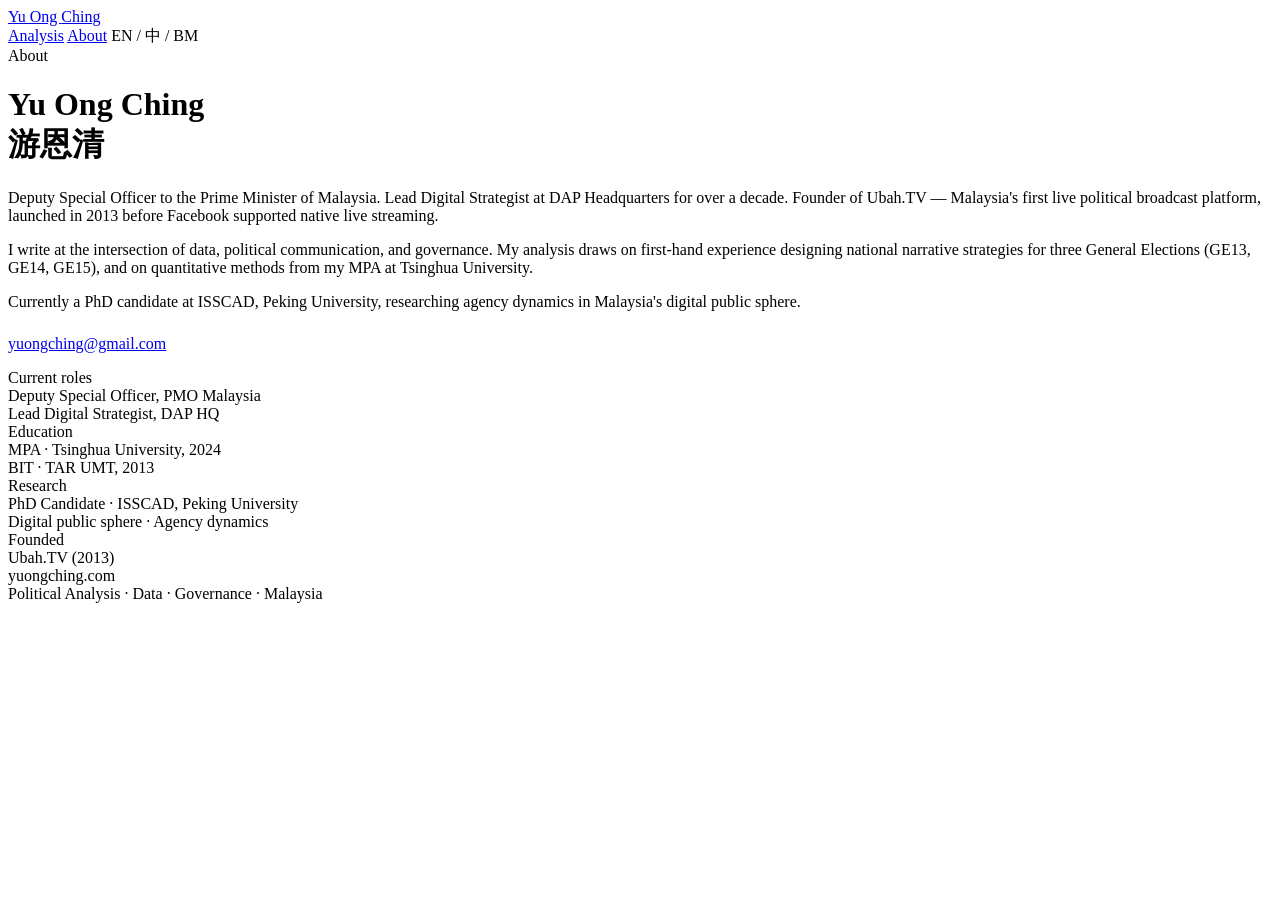
==== index.html @ 4d20278b "Add files via upload" ====
<!DOCTYPE html>
<html lang="en">
<head>
  <meta charset="UTF-8">
  <meta name="viewport" content="width=device-width, initial-scale=1.0">
  <title>About — Yu Ong Ching</title>
  <meta name="description" content="Yu Ong Ching — Deputy Special Officer to the Prime Minister of Malaysia, digital strategist, founder of Ubah.TV.">
  <link rel="canonical" href="https://yuongching.com/about.html">
  <link rel="preconnect" href="https://fonts.googleapis.com">
  <link rel="stylesheet" href="https://fonts.googleapis.com/css2?family=Playfair+Display:wght@400;700&family=IBM+Plex+Sans:wght@300;400;500&family=IBM+Plex+Mono&display=swap">
  <link rel="stylesheet" href="assets/css/style.css">
</head>
<body>

  <nav class="nav">
    <a href="/" class="nav-logo">Yu Ong <span>Ching</span></a>
    <div class="nav-links">
      <a href="/">Analysis</a>
      <a href="/about.html">About</a>
      <span class="nav-lang">EN / 中 / BM</span>
    </div>
  </nav>

  <div class="hero">
    <div class="hero-eyebrow">About</div>
    <h1 class="hero-headline">Yu Ong Ching<br>游恩清</h1>
  </div>

  <main class="section">
    <div class="about-grid">
      <div class="about-bio">
        <p>Deputy Special Officer to the Prime Minister of Malaysia. Lead Digital Strategist at DAP Headquarters for over a decade. Founder of Ubah.TV — Malaysia's first live political broadcast platform, launched in 2013 before Facebook supported native live streaming.</p>
        <p>I write at the intersection of data, political communication, and governance. My analysis draws on first-hand experience designing national narrative strategies for three General Elections (GE13, GE14, GE15), and on quantitative methods from my MPA at Tsinghua University.</p>
        <p>Currently a PhD candidate at ISSCAD, Peking University, researching agency dynamics in Malaysia's digital public sphere.</p>
        <p style="margin-top:1.5rem"><a href="mailto:yuongching@gmail.com" class="contact-link">yuongching@gmail.com</a></p>
      </div>
      <div class="about-meta">
        <div class="meta-block">
          <div class="meta-label">Current roles</div>
          <div class="meta-val">Deputy Special Officer, PMO Malaysia</div>
          <div class="meta-val">Lead Digital Strategist, DAP HQ</div>
        </div>
        <div class="meta-block">
          <div class="meta-label">Education</div>
          <div class="meta-val">MPA · Tsinghua University, 2024</div>
          <div class="meta-val">BIT · TAR UMT, 2013</div>
        </div>
        <div class="meta-block">
          <div class="meta-label">Research</div>
          <div class="meta-val">PhD Candidate · ISSCAD, Peking University</div>
          <div class="meta-val">Digital public sphere · Agency dynamics</div>
        </div>
        <div class="meta-block">
          <div class="meta-label">Founded</div>
          <div class="meta-val">Ubah.TV (2013)</div>
        </div>
      </div>
    </div>
  </main>

  <footer class="footer">
    <div class="footer-brand">yuongching.com</div>
    <div class="footer-mono">Political Analysis · Data · Governance · Malaysia</div>
  </footer>

</body>
</html>
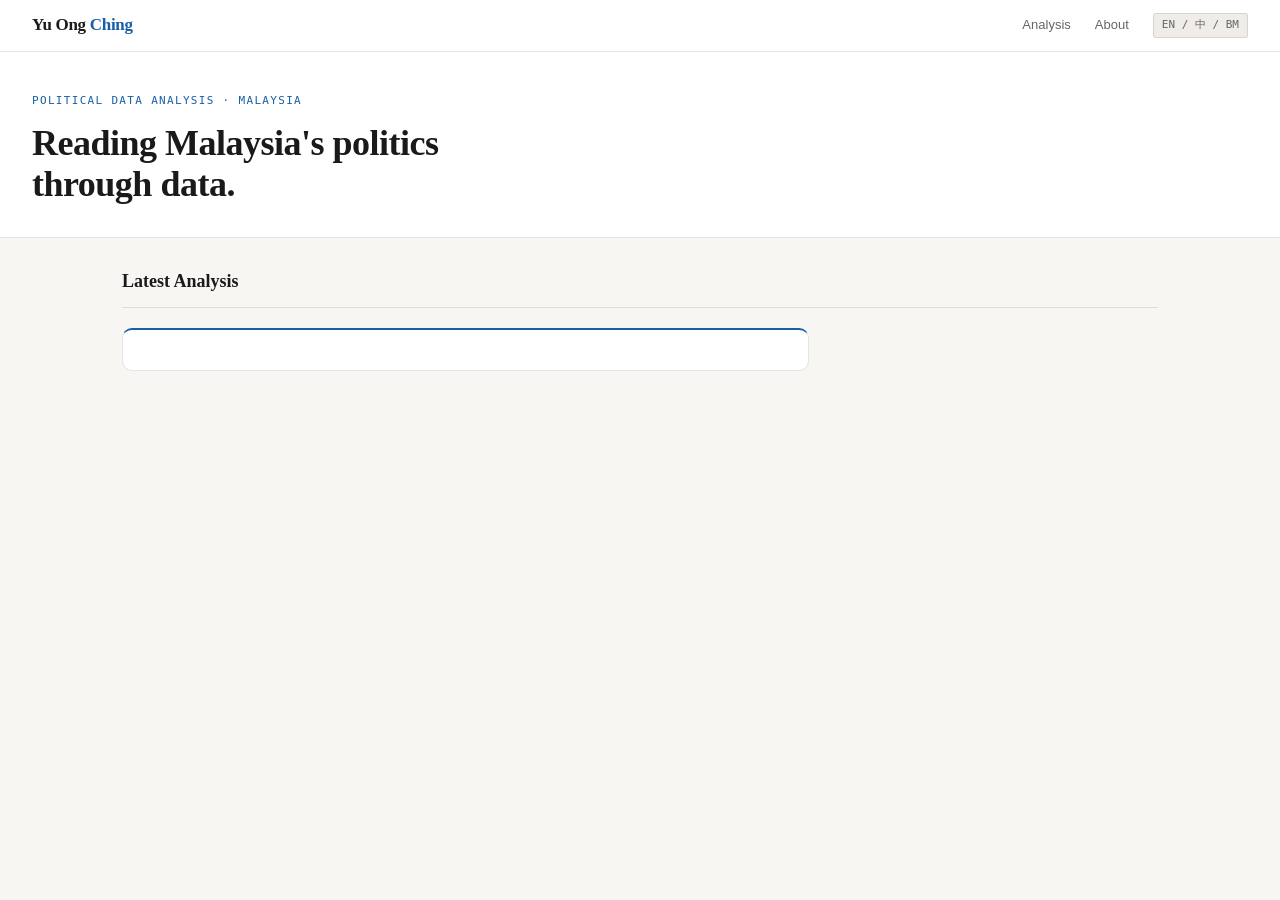
==== commit e3d26569: "Update index.html" ====
--- a/index.html
+++ b/index.html
@@ -3,9 +3,8 @@
 <head>
   <meta charset="UTF-8">
   <meta name="viewport" content="width=device-width, initial-scale=1.0">
-  <title>About — Yu Ong Ching</title>
-  <meta name="description" content="Yu Ong Ching — Deputy Special Officer to the Prime Minister of Malaysia, digital strategist, founder of Ubah.TV.">
-  <link rel="canonical" href="https://yuongching.com/about.html">
+  <title>Yu Ong Ching — Political Data Analysis</title>
+  <meta name="description" content="Reading Malaysia's politics through data. Analysis by Yu Ong Ching, Deputy Special Officer to the Prime Minister.">
   <link rel="preconnect" href="https://fonts.googleapis.com">
   <link rel="stylesheet" href="https://fonts.googleapis.com/css2?family=Playfair+Display:wght@400;700&family=IBM+Plex+Sans:wght@300;400;500&family=IBM+Plex+Mono&display=swap">
   <link rel="stylesheet" href="assets/css/style.css">
@@ -22,46 +21,15 @@
   </nav>
 
   <div class="hero">
-    <div class="hero-eyebrow">About</div>
-    <h1 class="hero-headline">Yu Ong Ching<br>游恩清</h1>
+    <div class="hero-eyebrow">Political Data Analysis · Malaysia</div>
+    <h1 class="hero-headline">Reading Malaysia's politics<br>through data.</h1>
   </div>
 
   <main class="section">
-    <div class="about-grid">
-      <div class="about-bio">
-        <p>Deputy Special Officer to the Prime Minister of Malaysia. Lead Digital Strategist at DAP Headquarters for over a decade. Founder of Ubah.TV — Malaysia's first live political broadcast platform, launched in 2013 before Facebook supported native live streaming.</p>
-        <p>I write at the intersection of data, political communication, and governance. My analysis draws on first-hand experience designing national narrative strategies for three General Elections (GE13, GE14, GE15), and on quantitative methods from my MPA at Tsinghua University.</p>
-        <p>Currently a PhD candidate at ISSCAD, Peking University, researching agency dynamics in Malaysia's digital public sphere.</p>
-        <p style="margin-top:1.5rem"><a href="mailto:yuongching@gmail.com" class="contact-link">yuongching@gmail.com</a></p>
-      </div>
-      <div class="about-meta">
-        <div class="meta-block">
-          <div class="meta-label">Current roles</div>
-          <div class="meta-val">Deputy Special Officer, PMO Malaysia</div>
-          <div class="meta-val">Lead Digital Strategist, DAP HQ</div>
-        </div>
-        <div class="meta-block">
-          <div class="meta-label">Education</div>
-          <div class="meta-val">MPA · Tsinghua University, 2024</div>
-          <div class="meta-val">BIT · TAR UMT, 2013</div>
-        </div>
-        <div class="meta-block">
-          <div class="meta-label">Research</div>
-          <div class="meta-val">PhD Candidate · ISSCAD, Peking University</div>
-          <div class="meta-val">Digital public sphere · Agency dynamics</div>
-        </div>
-        <div class="meta-block">
-          <div class="meta-label">Founded</div>
-          <div class="meta-val">Ubah.TV (2013)</div>
-        </div>
-      </div>
+    <div class="section-header">
+      <div class="section-title">Latest Analysis</div>
+      <div class="section-mono" id="latest-date"></div>
     </div>
-  </main>
 
-  <footer class="footer">
-    <div class="footer-brand">yuongching.com</div>
-    <div class="footer-mono">Political Analysis · Data · Governance · Malaysia</div>
-  </footer>
-
-</body>
-</html>
+    <div class="articles-grid">
+      <article class="article-card featured">
--- a/assets/css/style.css
+++ b/assets/css/style.css
@@ -0,0 +1,128 @@
+/* =============================================
+   yuongching.com — Main Stylesheet
+   ============================================= */
+
+@import url('https://fonts.googleapis.com/css2?family=Playfair+Display:wght@400;700&family=IBM+Plex+Sans:wght@300;400;500&family=IBM+Plex+Mono&display=swap');
+
+/* --- Reset & Base --- */
+*, *::before, *::after { box-sizing: border-box; margin: 0; padding: 0; }
+
+:root {
+  --blue:       #185FA5;
+  --blue-light: #E6F1FB;
+  --blue-mid:   #B5D4F4;
+  --gray-100:   #F1EFE8;
+  --gray-400:   #888780;
+  --gray-200:   #B4B2A9;
+  --gray-100b:  #D3D1C7;
+  --red-light:  #FCEBEB;
+  --red:        #A32D2D;
+  --green-light:#EAF3DE;
+  --green:      #3B6D11;
+  --text:       #1a1a1a;
+  --text-muted: #666;
+  --text-faint: #999;
+  --border:     rgba(0,0,0,0.1);
+  --bg:         #f7f6f3;
+  --surface:    #ffffff;
+  --surface-2:  #f0ede8;
+  --radius:     10px;
+}
+
+html { font-size: 16px; scroll-behavior: smooth; }
+
+body {
+  font-family: 'IBM Plex Sans', sans-serif;
+  color: var(--text);
+  background: var(--bg);
+  line-height: 1.7;
+  -webkit-font-smoothing: antialiased;
+}
+
+a { color: inherit; text-decoration: none; }
+
+.nav {
+  background: var(--surface);
+  border-bottom: 0.5px solid var(--border);
+  padding: 0 2rem;
+  display: flex;
+  align-items: center;
+  justify-content: space-between;
+  height: 52px;
+  position: sticky;
+  top: 0;
+  z-index: 100;
+}
+.nav-logo { font-family: 'Playfair Display', serif; font-size: 17px; font-weight: 700; color: var(--text); letter-spacing: -0.3px; }
+.nav-logo span { color: var(--blue); }
+.nav-links { display: flex; gap: 1.5rem; align-items: center; }
+.nav-links a { font-size: 13px; color: var(--text-muted); transition: color 0.15s; }
+.nav-links a:hover { color: var(--text); }
+.nav-lang { font-size: 11px; font-family: 'IBM Plex Mono', monospace; background: var(--surface-2); border: 0.5px solid var(--border); border-radius: 3px; padding: 2px 8px; color: var(--text-muted); }
+
+.hero { background: var(--surface); border-bottom: 0.5px solid var(--border); padding: 2.5rem 2rem 2rem; }
+.hero-eyebrow { font-family: 'IBM Plex Mono', monospace; font-size: 11px; color: var(--blue); letter-spacing: 0.12em; text-transform: uppercase; margin-bottom: 0.75rem; }
+.hero-headline { font-family: 'Playfair Display', serif; font-size: 36px; font-weight: 700; line-height: 1.15; letter-spacing: -0.5px; color: var(--text); }
+
+.section { padding: 1.75rem 2rem; max-width: 1100px; margin: 0 auto; }
+.section-header { display: flex; align-items: baseline; justify-content: space-between; margin-bottom: 1.25rem; border-bottom: 0.5px solid var(--border); padding-bottom: 0.6rem; }
+.section-title { font-family: 'Playfair Display', serif; font-size: 18px; font-weight: 700; color: var(--text); }
+.section-mono { font-family: 'IBM Plex Mono', monospace; font-size: 11px; color: var(--blue); letter-spacing: 0.06em; }
+
+.articles-grid { display: grid; grid-template-columns: repeat(auto-fill, minmax(260px, 1fr)); gap: 12px; }
+.article-card { background: var(--surface); border: 0.5px solid var(--border); border-radius: var(--radius); padding: 1.25rem; transition: border-color 0.15s, box-shadow 0.15s; }
+.article-card:hover { border-color: rgba(0,0,0,0.2); box-shadow: 0 2px 12px rgba(0,0,0,0.06); }
+.article-card.featured { border-top: 2px solid var(--blue); grid-column: span 2; }
+.article-card a { display: block; }
+.article-lang { font-size: 10px; font-family: 'IBM Plex Mono', monospace; color: var(--text-faint); letter-spacing: 0.08em; margin-bottom: 6px; }
+.article-headline { font-family: 'Playfair Display', serif; font-size: 15px; font-weight: 700; line-height: 1.35; color: var(--text); margin-bottom: 8px; }
+.article-headline.large { font-size: 20px; }
+.article-summary { font-size: 12px; color: var(--text-muted); line-height: 1.6; margin-bottom: 10px; }
+.article-meta { display: flex; align-items: center; gap: 8px; }
+.article-date { font-size: 11px; font-family: 'IBM Plex Mono', monospace; color: var(--text-faint); }
+.article-topic { font-size: 10px; padding: 2px 7px; border-radius: 3px; background: var(--blue-light); color: var(--blue); font-family: 'IBM Plex Mono', monospace; }
+
+.article-page { max-width: 720px; margin: 0 auto; padding: 2.5rem 2rem 4rem; }
+.article-header { margin-bottom: 2.5rem; padding-bottom: 1.5rem; border-bottom: 0.5px solid var(--border); }
+.article-title { font-family: 'Playfair Display', serif; font-size: 32px; font-weight: 700; line-height: 1.2; letter-spacing: -0.5px; margin: 0.5rem 0 1rem; }
+.article-byline { display: flex; gap: 12px; align-items: center; flex-wrap: wrap; }
+.article-author { font-size: 12px; color: var(--text-muted); }
+.article-body p { font-size: 16px; line-height: 1.8; color: var(--text); margin-bottom: 1.25rem; }
+.article-body p.lead { font-size: 18px; font-weight: 300; color: var(--text-muted); line-height: 1.7; margin-bottom: 2rem; }
+.article-body h2 { font-family: 'Playfair Display', serif; font-size: 22px; font-weight: 700; margin: 2rem 0 0.75rem; }
+
+.chart-block { background: var(--surface); border: 0.5px solid var(--border); border-radius: var(--radius); padding: 1.25rem 1.5rem; margin: 1.5rem 0; }
+.chart-title { font-family: 'IBM Plex Mono', monospace; font-size: 11px; color: var(--text-muted); margin-bottom: 1rem; letter-spacing: 0.04em; }
+.bar-row { display: flex; align-items: center; gap: 10px; margin-bottom: 9px; }
+.bar-name { font-size: 12px; color: var(--text-muted); width: 150px; flex-shrink: 0; }
+.bar-track { flex: 1; background: var(--surface-2); border-radius: 2px; height: 7px; overflow: hidden; }
+.bar-fill { height: 7px; border-radius: 2px; background: var(--blue); }
+.bar-fill--neutral { background: var(--gray-400); }
+.bar-fill--light { background: var(--gray-200); }
+.bar-fill--lighter { background: var(--gray-100b); }
+.bar-val { font-family: 'IBM Plex Mono', monospace; font-size: 11px; color: var(--text-muted); width: 34px; text-align: right; flex-shrink: 0; }
+.kw-row { display: flex; gap: 6px; margin-top: 1rem; flex-wrap: wrap; }
+.kw { font-size: 11px; font-family: 'IBM Plex Mono', monospace; padding: 3px 10px; border-radius: 3px; }
+.kw--blue { background: var(--blue-light); color: var(--blue); }
+.kw--red { background: var(--red-light); color: var(--red); }
+.kw--green { background: var(--green-light); color: var(--green); }
+.kw--gray { background: var(--gray-100); color: var(--gray-400); }
+
+.about-grid { display: grid; grid-template-columns: 1.4fr 1fr; gap: 3rem; align-items: start; }
+.about-bio p { font-size: 15px; line-height: 1.8; color: var(--text); margin-bottom: 1.1rem; }
+.contact-link { font-family: 'IBM Plex Mono', monospace; font-size: 13px; color: var(--blue); border-bottom: 1px solid var(--blue-mid); padding-bottom: 1px; }
+.meta-block { margin-bottom: 1.25rem; }
+.meta-label { font-family: 'IBM Plex Mono', monospace; font-size: 10px; color: var(--text-faint); letter-spacing: 0.1em; text-transform: uppercase; margin-bottom: 4px; }
+.meta-val { font-size: 13px; color: var(--text-muted); line-height: 1.7; }
+
+.footer { background: var(--surface); border-top: 0.5px solid var(--border); padding: 1.25rem 2rem; display: flex; justify-content: space-between; align-items: center; margin-top: 3rem; }
+.footer-brand { font-family: 'Playfair Display', serif; font-size: 14px; color: var(--text); }
+.footer-mono { font-family: 'IBM Plex Mono', monospace; font-size: 11px; color: var(--text-faint); }
+
+@media (max-width: 640px) {
+  .hero-headline { font-size: 26px; }
+  .article-card.featured { grid-column: span 1; }
+  .about-grid { grid-template-columns: 1fr; gap: 2rem; }
+  .nav { padding: 0 1rem; }
+  .section, .article-page { padding-left: 1rem; padding-right: 1rem; }
+}
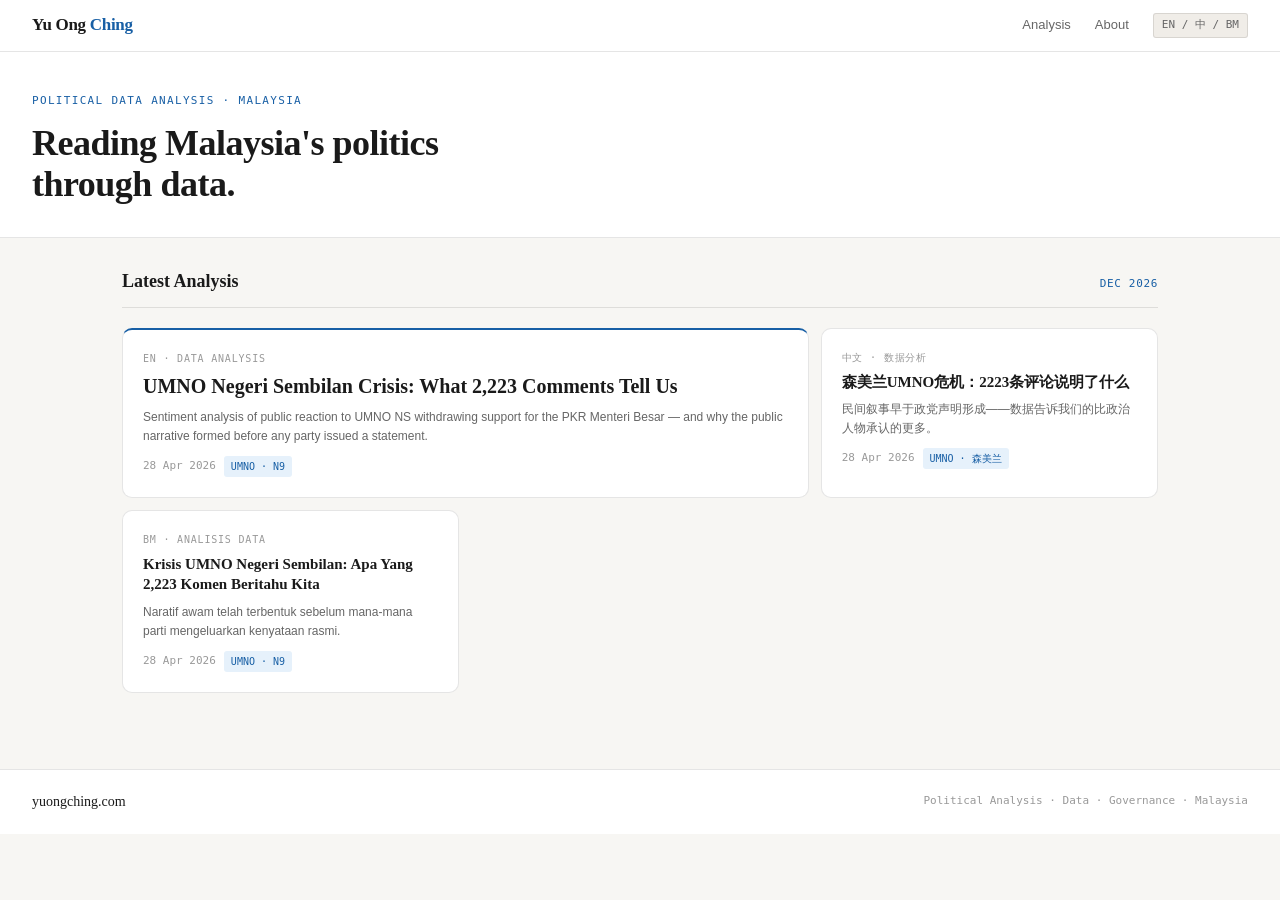
==== commit d482d3bc: "Add files via upload" ====
--- a/index.html
+++ b/index.html
@@ -5,9 +5,23 @@
   <meta name="viewport" content="width=device-width, initial-scale=1.0">
   <title>Yu Ong Ching — Political Data Analysis</title>
   <meta name="description" content="Reading Malaysia's politics through data. Analysis by Yu Ong Ching, Deputy Special Officer to the Prime Minister.">
+  <meta name="author" content="Yu Ong Ching">
+  <meta property="og:title" content="Yu Ong Ching — Political Data Analysis">
+  <meta property="og:description" content="Reading Malaysia's politics through data.">
+  <meta property="og:url" content="https://yuongching.com">
+  <meta property="og:type" content="website">
+  <link rel="canonical" href="https://yuongching.com">
   <link rel="preconnect" href="https://fonts.googleapis.com">
   <link rel="stylesheet" href="https://fonts.googleapis.com/css2?family=Playfair+Display:wght@400;700&family=IBM+Plex+Sans:wght@300;400;500&family=IBM+Plex+Mono&display=swap">
   <link rel="stylesheet" href="assets/css/style.css">
+<!-- Google tag (gtag.js) -->
+<script async src="https://www.googletagmanager.com/gtag/js?id=G-GPP16Y9M3F"></script>
+<script>
+  window.dataLayer = window.dataLayer || [];
+  function gtag(){dataLayer.push(arguments);}
+  gtag('js', new Date());
+  gtag('config', 'G-GPP16Y9M3F');
+</script>
 </head>
 <body>
 
@@ -31,5 +45,60 @@
       <div class="section-mono" id="latest-date"></div>
     </div>
 
-    <div class="articles-grid">
+    <!-- ARTICLES LIST: copy and paste a new .article-card block to add more articles -->
+    <div class="articles-grid" id="articles">
+
+      <!-- ARTICLE 1: Featured English -->
       <article class="article-card featured">
+        <a href="articles/umno-ns-mb-sentiment.html">
+          <div class="article-lang">EN · DATA ANALYSIS</div>
+          <h2 class="article-headline large">UMNO Negeri Sembilan Crisis: What 2,223 Comments Tell Us</h2>
+          <p class="article-summary">Sentiment analysis of public reaction to UMNO NS withdrawing support for the PKR Menteri Besar — and why the public narrative formed before any party issued a statement.</p>
+          <div class="article-meta">
+            <span class="article-date">28 Apr 2026</span>
+            <span class="article-topic">UMNO · N9</span>
+          </div>
+        </a>
+      </article>
+
+      <!-- ARTICLE 1: Chinese -->
+      <article class="article-card">
+        <a href="articles/umno-ns-mb-sentiment-zh.html">
+          <div class="article-lang">中文 · 数据分析</div>
+          <h2 class="article-headline">森美兰UMNO危机：2223条评论说明了什么</h2>
+          <p class="article-summary">民间叙事早于政党声明形成——数据告诉我们的比政治人物承认的更多。</p>
+          <div class="article-meta">
+            <span class="article-date">28 Apr 2026</span>
+            <span class="article-topic">UMNO · 森美兰</span>
+          </div>
+        </a>
+      </article>
+
+      <!-- ARTICLE 1: BM -->
+      <article class="article-card">
+        <a href="articles/umno-ns-mb-sentiment-bm.html">
+          <div class="article-lang">BM · ANALISIS DATA</div>
+          <h2 class="article-headline">Krisis UMNO Negeri Sembilan: Apa Yang 2,223 Komen Beritahu Kita</h2>
+          <p class="article-summary">Naratif awam telah terbentuk sebelum mana-mana parti mengeluarkan kenyataan rasmi.</p>
+          <div class="article-meta">
+            <span class="article-date">28 Apr 2026</span>
+            <span class="article-topic">UMNO · N9</span>
+          </div>
+        </a>
+      </article>
+
+    </div>
+  </main>
+
+  <footer class="footer">
+    <div class="footer-brand">yuongching.com</div>
+    <div class="footer-mono">Political Analysis · Data · Governance · Malaysia</div>
+  </footer>
+
+  <script>
+    const d = new Date();
+    document.getElementById('latest-date').textContent =
+      d.toLocaleString('en-GB',{month:'short',year:'numeric'}).toUpperCase();
+  </script>
+</body>
+</html>
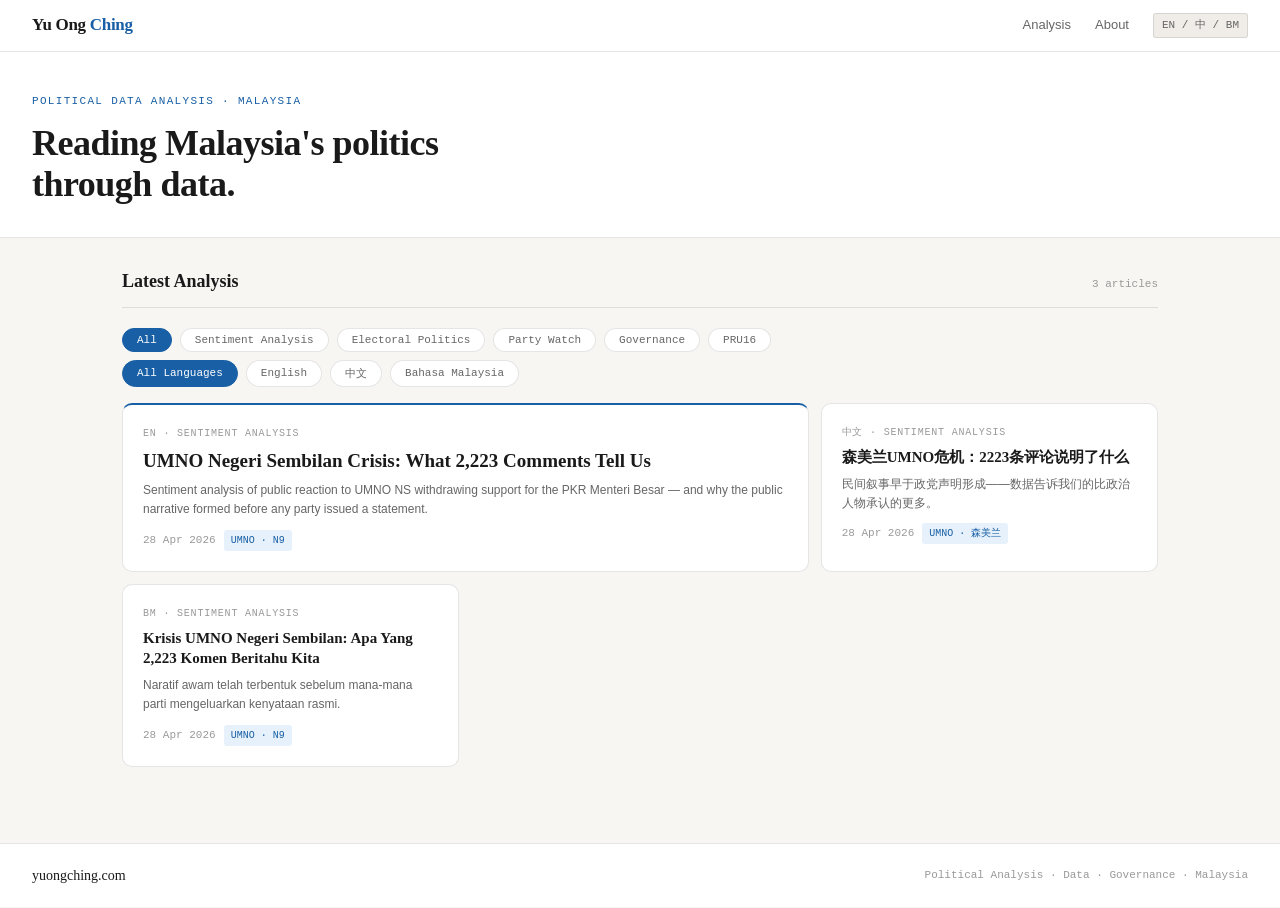
==== commit fcda4c30: "Add category filter and article registry Add category filter and article registry" ====
--- a/index.html
+++ b/index.html
@@ -4,7 +4,7 @@
   <meta charset="UTF-8">
   <meta name="viewport" content="width=device-width, initial-scale=1.0">
   <title>Yu Ong Ching — Political Data Analysis</title>
-  <meta name="description" content="Reading Malaysia's politics through data. Analysis by Yu Ong Ching, Deputy Special Officer to the Prime Minister.">
+  <meta name="description" content="Reading Malaysia's politics through data. Analysis by Yu Ong Ching, digital strategist and political communication practitioner.">
   <meta name="author" content="Yu Ong Ching">
   <meta property="og:title" content="Yu Ong Ching — Political Data Analysis">
   <meta property="og:description" content="Reading Malaysia's politics through data.">
@@ -14,14 +14,35 @@
   <link rel="preconnect" href="https://fonts.googleapis.com">
   <link rel="stylesheet" href="https://fonts.googleapis.com/css2?family=Playfair+Display:wght@400;700&family=IBM+Plex+Sans:wght@300;400;500&family=IBM+Plex+Mono&display=swap">
   <link rel="stylesheet" href="assets/css/style.css">
-<!-- Google tag (gtag.js) -->
-<script async src="https://www.googletagmanager.com/gtag/js?id=G-GPP16Y9M3F"></script>
-<script>
-  window.dataLayer = window.dataLayer || [];
-  function gtag(){dataLayer.push(arguments);}
-  gtag('js', new Date());
-  gtag('config', 'G-GPP16Y9M3F');
-</script>
+  <!-- Google tag (gtag.js) -->
+  <script async src="https://www.googletagmanager.com/gtag/js?id=G-GPP16Y9M3F"></script>
+  <script>
+    window.dataLayer = window.dataLayer || [];
+    function gtag(){dataLayer.push(arguments);}
+    gtag('js', new Date());
+    gtag('config', 'G-GPP16Y9M3F');
+  </script>
+  <style>
+    .filter-bar{display:flex;gap:8px;flex-wrap:wrap;margin-bottom:1rem}
+    .filter-btn{font-size:11px;font-family:'IBM Plex Mono',monospace;padding:5px 14px;border-radius:20px;border:0.5px solid var(--border);background:var(--surface);color:var(--text-muted);cursor:pointer;transition:all 0.15s;white-space:nowrap}
+    .filter-btn:hover{border-color:#185FA5;color:#185FA5}
+    .filter-btn.active{background:#185FA5;color:#fff;border-color:#185FA5}
+    .articles-grid{display:grid;grid-template-columns:repeat(auto-fill,minmax(260px,1fr));gap:12px}
+    .article-card{background:var(--surface);border:0.5px solid var(--border);border-radius:var(--radius);padding:1.25rem;transition:border-color 0.15s,box-shadow 0.15s}
+    .article-card:hover{border-color:rgba(0,0,0,0.2);box-shadow:0 2px 12px rgba(0,0,0,0.06)}
+    .article-card.featured{border-top:2px solid #185FA5;grid-column:span 2}
+    .article-card a{display:block;text-decoration:none;color:inherit}
+    .article-lang{font-size:10px;font-family:'IBM Plex Mono',monospace;color:var(--text-faint);letter-spacing:0.08em;margin-bottom:6px}
+    .article-headline{font-family:'Playfair Display',serif;font-size:15px;font-weight:700;line-height:1.35;color:var(--text);margin-bottom:8px}
+    .article-headline.large{font-size:19px}
+    .article-summary{font-size:12px;color:var(--text-muted);line-height:1.6;margin-bottom:10px}
+    .article-meta{display:flex;align-items:center;gap:8px;flex-wrap:wrap}
+    .article-date{font-size:11px;font-family:'IBM Plex Mono',monospace;color:var(--text-faint)}
+    .article-topic{font-size:10px;padding:2px 7px;border-radius:3px;background:#E6F1FB;color:#185FA5;font-family:'IBM Plex Mono',monospace}
+    .no-results{grid-column:1/-1;text-align:center;padding:3rem;color:var(--text-muted);font-size:14px}
+    .results-count{font-family:'IBM Plex Mono',monospace;font-size:11px;color:var(--text-faint)}
+    @media(max-width:640px){.article-card.featured{grid-column:span 1}}
+  </style>
 </head>
 <body>
 
@@ -42,52 +63,26 @@
   <main class="section">
     <div class="section-header">
       <div class="section-title">Latest Analysis</div>
-      <div class="section-mono" id="latest-date"></div>
+      <div class="results-count" id="results-count"></div>
     </div>
 
-    <!-- ARTICLES LIST: copy and paste a new .article-card block to add more articles -->
-    <div class="articles-grid" id="articles">
+    <div class="filter-bar" id="filter-bar">
+      <button class="filter-btn active" data-filter="all">All</button>
+      <button class="filter-btn" data-filter="Sentiment Analysis">Sentiment Analysis</button>
+      <button class="filter-btn" data-filter="Electoral Politics">Electoral Politics</button>
+      <button class="filter-btn" data-filter="Party Watch">Party Watch</button>
+      <button class="filter-btn" data-filter="Governance">Governance</button>
+      <button class="filter-btn" data-filter="PRU16">PRU16</button>
+    </div>
 
-      <!-- ARTICLE 1: Featured English -->
-      <article class="article-card featured">
-        <a href="articles/umno-ns-mb-sentiment.html">
-          <div class="article-lang">EN · DATA ANALYSIS</div>
-          <h2 class="article-headline large">UMNO Negeri Sembilan Crisis: What 2,223 Comments Tell Us</h2>
-          <p class="article-summary">Sentiment analysis of public reaction to UMNO NS withdrawing support for the PKR Menteri Besar — and why the public narrative formed before any party issued a statement.</p>
-          <div class="article-meta">
-            <span class="article-date">28 Apr 2026</span>
-            <span class="article-topic">UMNO · N9</span>
-          </div>
-        </a>
-      </article>
+    <div class="filter-bar" id="lang-bar" style="margin-top:-0.5rem">
+      <button class="filter-btn active" data-lang="all">All Languages</button>
+      <button class="filter-btn" data-lang="EN">English</button>
+      <button class="filter-btn" data-lang="中文">中文</button>
+      <button class="filter-btn" data-lang="BM">Bahasa Malaysia</button>
+    </div>
 
-      <!-- ARTICLE 1: Chinese -->
-      <article class="article-card">
-        <a href="articles/umno-ns-mb-sentiment-zh.html">
-          <div class="article-lang">中文 · 数据分析</div>
-          <h2 class="article-headline">森美兰UMNO危机：2223条评论说明了什么</h2>
-          <p class="article-summary">民间叙事早于政党声明形成——数据告诉我们的比政治人物承认的更多。</p>
-          <div class="article-meta">
-            <span class="article-date">28 Apr 2026</span>
-            <span class="article-topic">UMNO · 森美兰</span>
-          </div>
-        </a>
-      </article>
-
-      <!-- ARTICLE 1: BM -->
-      <article class="article-card">
-        <a href="articles/umno-ns-mb-sentiment-bm.html">
-          <div class="article-lang">BM · ANALISIS DATA</div>
-          <h2 class="article-headline">Krisis UMNO Negeri Sembilan: Apa Yang 2,223 Komen Beritahu Kita</h2>
-          <p class="article-summary">Naratif awam telah terbentuk sebelum mana-mana parti mengeluarkan kenyataan rasmi.</p>
-          <div class="article-meta">
-            <span class="article-date">28 Apr 2026</span>
-            <span class="article-topic">UMNO · N9</span>
-          </div>
-        </a>
-      </article>
-
-    </div>
+    <div class="articles-grid" id="articles-grid"></div>
   </main>
 
   <footer class="footer">
@@ -95,10 +90,65 @@
     <div class="footer-mono">Political Analysis · Data · Governance · Malaysia</div>
   </footer>
 
+  <script src="articles.js"></script>
   <script>
-    const d = new Date();
-    document.getElementById('latest-date').textContent =
-      d.toLocaleString('en-GB',{month:'short',year:'numeric'}).toUpperCase();
+    let activeCategory = 'all';
+    let activeLang = 'all';
+
+    function renderArticles() {
+      const grid = document.getElementById('articles-grid');
+      const countEl = document.getElementById('results-count');
+
+      let filtered = articles.filter(a => {
+        const catMatch = activeCategory === 'all' || a.category === activeCategory;
+        const langMatch = activeLang === 'all' || a.lang === activeLang;
+        return catMatch && langMatch;
+      });
+
+      filtered.sort((a, b) => new Date(b.date) - new Date(a.date));
+      countEl.textContent = filtered.length + ' article' + (filtered.length !== 1 ? 's' : '');
+
+      if (filtered.length === 0) {
+        grid.innerHTML = '<div class="no-results">No articles found for this filter.</div>';
+        return;
+      }
+
+      grid.innerHTML = filtered.map(a => {
+        const isFeatured = a.featured && activeCategory === 'all' && activeLang === 'all';
+        return `
+          <article class="article-card ${isFeatured ? 'featured' : ''}">
+            <a href="${a.url}">
+              <div class="article-lang">${a.lang} · ${a.category.toUpperCase()}</div>
+              <h2 class="article-headline ${isFeatured ? 'large' : ''}">${a.title}</h2>
+              <p class="article-summary">${a.summary}</p>
+              <div class="article-meta">
+                <span class="article-date">${a.dateDisplay}</span>
+                <span class="article-topic">${a.topic}</span>
+              </div>
+            </a>
+          </article>
+        `;
+      }).join('');
+    }
+
+    document.getElementById('filter-bar').addEventListener('click', e => {
+      if (!e.target.matches('.filter-btn')) return;
+      document.querySelectorAll('#filter-bar .filter-btn').forEach(b => b.classList.remove('active'));
+      e.target.classList.add('active');
+      activeCategory = e.target.dataset.filter;
+      renderArticles();
+    });
+
+    document.getElementById('lang-bar').addEventListener('click', e => {
+      if (!e.target.matches('.filter-btn')) return;
+      document.querySelectorAll('#lang-bar .filter-btn').forEach(b => b.classList.remove('active'));
+      e.target.classList.add('active');
+      activeLang = e.target.dataset.lang;
+      renderArticles();
+    });
+
+    renderArticles();
   </script>
+
 </body>
 </html>
